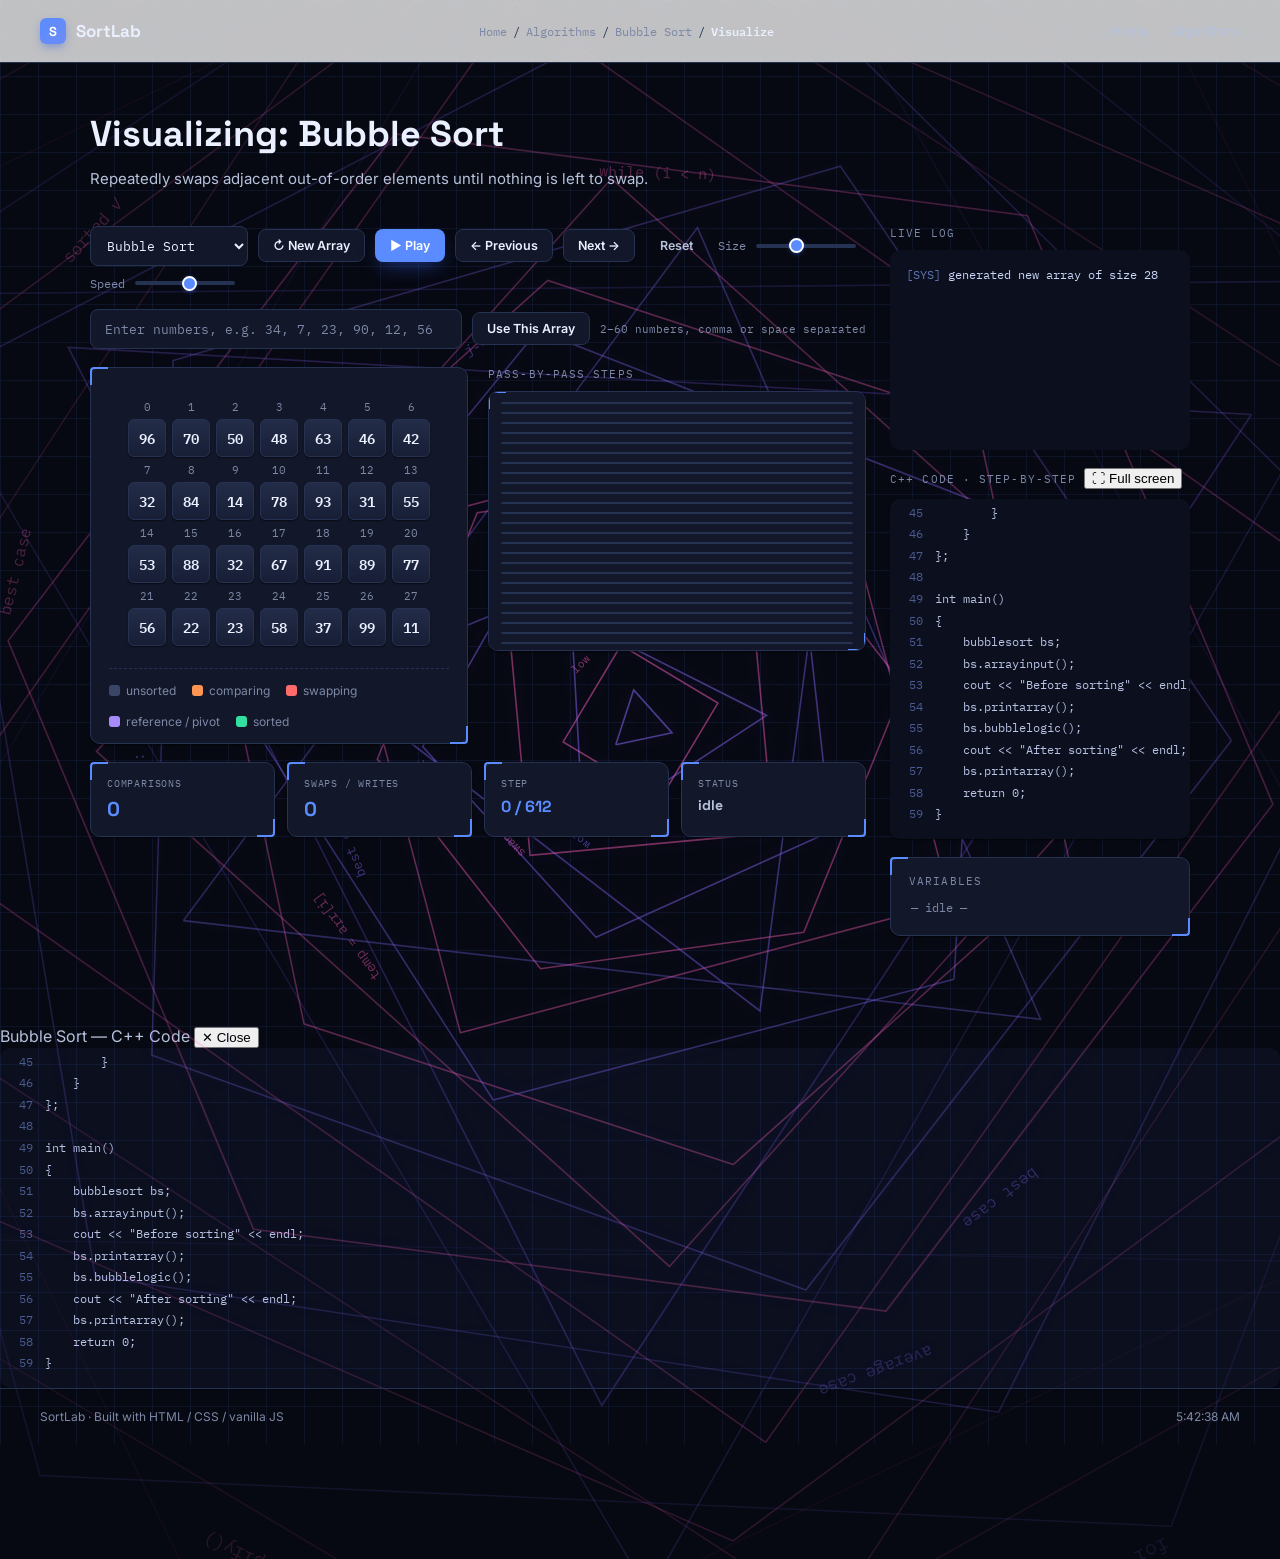
==== visualizer.html @ 8764809b "Add files via upload" ====
<!DOCTYPE html>
<html lang="en">
<head>
<meta charset="UTF-8">
<meta name="viewport" content="width=device-width, initial-scale=1.0">
<title>Visualize — SortLab</title>
<link rel="preconnect" href="https://fonts.googleapis.com">
<link rel="preconnect" href="https://fonts.gstatic.com" crossorigin>
<link href="https://fonts.googleapis.com/css2?family=Space+Grotesk:wght@500;600;700&family=Inter:wght@400;500;600&family=IBM+Plex+Mono:wght@400;500;600&display=swap" rel="stylesheet">
<link rel="stylesheet" href="assets/style.css">
</head>
<body>

  <div class="bgfx-layer" id="bgfxLayer"></div>
  <div class="page-transition-overlay" id="ptOverlay"></div>

  <header class="site-header">
    <div class="logo"><span class="mark">S</span> SortLab</div>
    <div class="breadcrumb">
      <a href="index.html">Home</a><span class="sep">/</span>
      <a href="algorithms.html">Algorithms</a><span class="sep">/</span>
      <a href="#" id="crumbAlgoLink">…</a><span class="sep">/</span>
      <span class="current">Visualize</span>
    </div>
    <nav class="nav-links">
      <a href="index.html">Home</a>
      <a href="algorithms.html">Algorithms</a>
    </nav>
  </header>

  <main class="page">
    <div class="page-heading">
      <h1 id="pageTitle">Visualizing…</h1>
      <p id="pageTagline">—</p>
    </div>

    <div class="viz-grid">

      <!-- MAIN COLUMN -->
      <div>
        <div class="viz-toolbar">
          <select class="viz-select" id="algoSelect"></select>
          <button class="btn btn-outline btn-sm" id="generateBtn">↻ New Array</button>
          <button class="btn btn-primary btn-sm" id="playBtn">▶ Play</button>
          <button class="btn btn-outline btn-sm" id="stepBackBtn">← Previous</button>
          <button class="btn btn-outline btn-sm" id="stepFwdBtn">Next →</button>
          <button class="btn btn-ghost btn-sm" id="resetBtn">Reset</button>

          <div class="slider-group">
            <label for="sizeSlider">Size</label>
            <input type="range" id="sizeSlider" min="8" max="60" value="28">
          </div>
          <div class="slider-group">
            <label for="speedSlider">Speed</label>
            <input type="range" id="speedSlider" min="1" max="10" value="6">
          </div>
        </div>

        <div class="custom-input-row">
          <input type="text" id="customArrayInput" placeholder="Enter numbers, e.g. 34, 7, 23, 90, 12, 56" autocomplete="off">
          <button class="btn btn-outline btn-sm" id="useCustomBtn">Use This Array</button>
          <span class="input-hint" id="inputHint">2–60 numbers, comma or space separated</span>
        </div>

        <div class="viz-pass-row">
          <div class="blueprint-panel viz-frame viz-3d">
            <div class="array-boxes" id="arrayBoxes"></div>
            <div class="legend">
              <div class="legend-item"><span class="swatch" style="background:#3A4568"></span>unsorted</div>
              <div class="legend-item"><span class="swatch" style="background:var(--amber)"></span>comparing</div>
              <div class="legend-item"><span class="swatch" style="background:var(--red-bar)"></span>swapping</div>
              <div class="legend-item"><span class="swatch" style="background:var(--violet-bar)"></span>reference / pivot</div>
              <div class="legend-item"><span class="swatch" style="background:var(--green)"></span>sorted</div>
            </div>
          </div>

          <div class="viz-pass-col">
            <div class="section-label">Pass-by-Pass Steps</div>
            <div class="blueprint-panel pass-log" id="passLog"></div>
          </div>
        </div>

        <div class="stats-row">
          <div class="blueprint-panel stat-box">
            <div class="stat-label">Comparisons</div>
            <div class="stat-value" id="statCompare">0</div>
          </div>
          <div class="blueprint-panel stat-box">
            <div class="stat-label">Swaps / Writes</div>
            <div class="stat-value" id="statSwap">0</div>
          </div>
          <div class="blueprint-panel stat-box">
            <div class="stat-label">Step</div>
            <div class="stat-value" id="statStep" style="font-size:16px;">0 / 0</div>
          </div>
          <div class="blueprint-panel stat-box">
            <div class="stat-label">Status</div>
            <div class="stat-value" id="statStatus" style="color:var(--slate); font-size:14px;">idle</div>
          </div>
        </div>
      </div>

      <!-- SIDE COLUMN -->
      <div class="side-stack">
        <div>
          <div class="section-label">Live Log</div>
          <div class="console" id="consoleLog"></div>
        </div>

        <div>
          <div class="section-label code-label-row">
            <span>C++ Code · step-by-step</span>
            <button class="code-expand-btn" id="codeExpandBtn" type="button">⛶ Full screen</button>
          </div>
          <div class="code-panel" id="codePanel"></div>
        </div>

        <div class="blueprint-panel vars-box" id="varsBox">
          <div class="section-label" style="margin-bottom:8px;">Variables</div>
          <div class="vars-grid" id="varsGrid"></div>
        </div>
      </div>

    </div>
  </main>

  <!-- ---------------- full-screen C++ code overlay ---------------- -->
  <div class="code-modal-backdrop" id="codeModalBackdrop">
    <div class="code-modal">
      <div class="code-modal-header">
        <span id="codeModalTitle">C++ Code</span>
        <button class="code-modal-close" id="codeModalClose" type="button">✕ Close</button>
      </div>
      <div class="code-panel code-panel-large" id="codePanelLarge"></div>
    </div>
  </div>

  <footer class="site-footer">
    <span>SortLab · Built with HTML / CSS / vanilla JS</span>
    <span id="clock">ready</span>
  </footer>

<script src="assets/data.js"></script>
<script src="assets/sorter.js"></script>
<script src="assets/codeviz.js"></script>
<script>
(function(){
  "use strict";

  function getAlgoSlugFromUrl(){
    const params = new URLSearchParams(window.location.search);
    const slug = params.get('algo');
    return (slug && ALGO_DATA[slug]) ? slug : 'bubble';
  }

  let currentAlgo = getAlgoSlugFromUrl();
  let array = [];
  let baseArraySnapshot = [];
  let steps = [];
  let stepIndex = 0;
  let playing = false;
  let playTimer = null;

  const els = {};
  ['arrayBoxes','algoSelect','generateBtn','playBtn','stepBackBtn','stepFwdBtn','resetBtn',
   'sizeSlider','speedSlider','statCompare','statSwap','statStep','statStatus',
   'consoleLog','codePanel','codePanelLarge','codeExpandBtn','codeModalBackdrop','codeModalClose','codeModalTitle',
   'varsGrid','clock','customArrayInput','useCustomBtn','inputHint',
   'pageTitle','pageTagline','crumbAlgoLink','passLog'].forEach(id => els[id] = document.getElementById(id));

  function populateAlgoSelect(){
    els.algoSelect.innerHTML = ALGO_LIST.map(slug =>
      `<option value="${slug}" ${slug===currentAlgo?'selected':''}>${ALGO_DATA[slug].name}</option>`
    ).join('');
  }

  function refreshHeaderForAlgo(){
    const d = ALGO_DATA[currentAlgo];
    els.pageTitle.textContent = `Visualizing: ${d.name}`;
    els.pageTagline.textContent = d.tagline;
    els.crumbAlgoLink.textContent = d.name;
    els.crumbAlgoLink.href = `algorithm.html?algo=${currentAlgo}`;
    document.title = `Visualize ${d.name} — SortLab`;
    els.codeModalTitle.textContent = `${d.name} — C++ Code`;
    renderCodePanel(els.codePanel, currentAlgo);
    renderCodePanel(els.codePanelLarge, currentAlgo);
  }

  /* -------- variables mini panel (PythonTutor-style state view) -------- */
  function renderVars(step){
    if (!step){ els.varsGrid.innerHTML = `<div class="var-empty">— idle —</div>`; return; }
    const rows = [];
    if (step.type === 'compare' || step.type === 'swap'){
      rows.push(['i', step.i]); rows.push(['j', step.j]);
    } else if (step.type === 'overwrite'){
      rows.push(['k', step.i]); rows.push(['value', step.value]);
    } else if (step.type === 'pivot'){
      rows.push(['index', step.i]);
    } else if (step.type === 'sorted'){
      rows.push(['locked idx', step.i]);
    }
    els.varsGrid.innerHTML = rows.length
      ? rows.map(([k,v]) => `<div class="var-row"><span class="var-name">${k}</span><span class="var-val">${v}</span></div>`).join('')
      : `<div class="var-empty">— idle —</div>`;
  }

  // ---------------- array generation ----------------
  function generateArray(){
    const size = parseInt(els.sizeSlider.value, 10);
    array = Array.from({length:size}, () => Math.floor(Math.random()*95)+5);
    baseArraySnapshot = array.slice();
    rebuildStepsAndReset();
    logLine({kind:'sys', tag:'SYS', text:`generated new array of size ${size}`});
  }

  function rebuildStepsAndReset(){
    pause();
    steps = recordSortSteps(baseArraySnapshot, currentAlgo);
    renderPassLog();
    goToStep(0, {clearLog:true});
  }

  // ---------------- pass-by-pass step log (stacked array snapshots) ----------------
  // A "pass" boundary is drawn right after a run of consecutive 'sorted'
  // events — for Bubble/Selection/Insertion that lines up with a literal
  // pass; for Merge/Quick/Heap it lines up with a natural phase boundary.
  function buildPassGroups(){
    const groups = [];
    let current = [];
    for (let i = 0; i < steps.length; i++){
      current.push({ step: steps[i], index: i });
      const isSorted = steps[i].type === 'sorted';
      const nextIsSorted = (i + 1 < steps.length) && steps[i + 1].type === 'sorted';
      if (isSorted && !nextIsSorted){
        groups.push(current);
        current = [];
      }
    }
    if (current.length) groups.push(current);
    return groups;
  }

  // walk every step once, recording the full array + highlight state AFTER
  // each step, so the pass log can show a snapshot at any point in history
  function computeSnapshots(){
    const snapshots = [];
    const working = baseArraySnapshot.slice();
    const sortedSet = new Set();
    for (let i = 0; i < steps.length; i++){
      const step = steps[i];
      let highlight = {};
      if (step.type === 'compare'){
        highlight = { compare:[step.i, step.j] };
      } else if (step.type === 'swap'){
        const tmp = working[step.i]; working[step.i] = working[step.j]; working[step.j] = tmp;
        highlight = { swap:[step.i, step.j] };
      } else if (step.type === 'overwrite'){
        working[step.i] = step.value;
        highlight = { swap:[step.i] };
      } else if (step.type === 'sorted'){
        sortedSet.add(step.i);
      } else if (step.type === 'pivot'){
        highlight = { pivot:[step.i] };
      }
      snapshots.push({ array: working.slice(), highlight, sortedSet: new Set(sortedSet) });
    }
    return snapshots;
  }

  function miniBoxesHtml(snapshot){
    const { array, highlight, sortedSet } = snapshot;
    return array.map((val, i) => {
      const cls = ['mini-box'];
      if (highlight.compare && highlight.compare.includes(i)) cls.push('compare');
      if (highlight.swap && highlight.swap.includes(i)) cls.push('swap');
      if (highlight.pivot && highlight.pivot.includes(i)) cls.push('pivot');
      if (sortedSet.has(i)) cls.push('sorted');
      return `<span class="${cls.join(' ')}">${val}</span>`;
    }).join('');
  }

  function renderPassLog(){
    if (!els.passLog) return;
    if (!steps.length){
      els.passLog.innerHTML = `<div class="pass-log-empty">— no steps yet —</div>`;
      return;
    }
    const snapshots = computeSnapshots();
    const groups = buildPassGroups();

    els.passLog.innerHTML = groups.map((group, gi) => {
      const rows = [];
      group.forEach(({ step, index }) => {
        if (step.type === 'swap' || step.type === 'overwrite'){
          const snap = snapshots[index];
          const label = step.type === 'swap'
            ? `swapped arr[${step.i}] \u2194 arr[${step.j}]`
            : `arr[${step.i}] = ${step.value}`;
          rows.push(`<div class="pass-row" data-step-index="${index}">
              <div class="pass-row-label">${label}</div>
              <div class="mini-array">${miniBoxesHtml(snap)}</div>
            </div>`);
        }
      });
      if (!rows.length){
        rows.push(`<div class="pass-row-note">no swaps this pass — already in order</div>`);
      }
      const lastIdx = group[group.length - 1].index;
      const finalSnap = snapshots[lastIdx];
      rows.push(`<div class="pass-row pass-row-final" data-step-index="${lastIdx}">
          <div class="pass-row-label">end of Pass ${gi + 1} — next element locked in place</div>
          <div class="mini-array">${miniBoxesHtml(finalSnap)}</div>
        </div>`);

      return `<div class="pass-group"><div class="pass-group-header">Pass ${gi + 1}</div><div class="pass-group-body">${rows.join('')}</div></div>`;
    }).join('');
  }

  function highlightPassLog(n){
    if (!els.passLog) return;
    const rows = els.passLog.querySelectorAll('.pass-row[data-step-index]');
    let currentRow = null, bestIdx = -1;
    rows.forEach(row => {
      const idx = parseInt(row.dataset.stepIndex, 10);
      row.classList.remove('done', 'current');
      if (idx <= n - 1){
        row.classList.add('done');
        if (idx > bestIdx){ bestIdx = idx; currentRow = row; }
      }
    });
    if (currentRow){
      currentRow.classList.remove('done');
      currentRow.classList.add('current');
      currentRow.scrollIntoView({ block: 'nearest', behavior: 'smooth' });
    }
  }

  // ---------------- rendering: index-box array (with FLIP swap animation) ----------------
  function renderBoxes(arr, highlight){
    highlight = highlight || {};
    const container = els.arrayBoxes;
    const doSwapAnim = highlight.swap && highlight.swap.length === 2;

    // capture old on-screen positions before we rebuild, so a swap can
    // animate FROM its previous slot TO its new one (FLIP technique)
    const oldRects = {};
    if (doSwapAnim){
      container.querySelectorAll('.array-box').forEach((box) => {
        oldRects[box.dataset.i] = box.getBoundingClientRect();
      });
    }

    container.innerHTML = '';
    const sortedSet = highlight.sortedSet || new Set();
    arr.forEach((val, i) => {
      const box = document.createElement('div');
      box.className = 'array-box';
      box.dataset.i = i;
      if (highlight.compare && highlight.compare.includes(i)) box.classList.add('compare');
      if (highlight.swap && highlight.swap.includes(i)) box.classList.add('swap');
      if (highlight.pivot && highlight.pivot.includes(i)) box.classList.add('pivot');
      if (sortedSet.has(i)) box.classList.add('sorted');
      box.innerHTML = `<span class="idx">${i}</span><span class="val">${val}</span>`;
      container.appendChild(box);
    });

    if (doSwapAnim){
      const [ia, ib] = highlight.swap;
      const boxA = container.querySelector(`.array-box[data-i="${ia}"]`);
      const boxB = container.querySelector(`.array-box[data-i="${ib}"]`);
      if (boxA && boxB && oldRects[ia] && oldRects[ib]){
        const newRectA = boxA.getBoundingClientRect();
        const newRectB = boxB.getBoundingClientRect();
        const dxA = oldRects[ib].left - newRectA.left;
        const dxB = oldRects[ia].left - newRectB.left;
        [[boxA, dxA], [boxB, dxB]].forEach(([box, dx]) => {
          box.style.transition = 'none';
          box.style.transform = `translateX(${dx}px)`;
          void box.offsetWidth; // force reflow to lock in the starting position
          box.style.transition = '';
          requestAnimationFrame(() => { box.style.transform = ''; });
        });

        // brief "swap direction" indicator between the two boxes
        const midX = (newRectA.left + newRectB.left) / 2 + newRectA.width / 2;
        const containerRect = container.getBoundingClientRect();
        const indicator = document.createElement('div');
        indicator.className = 'swap-indicator';
        indicator.textContent = '⇄';
        indicator.style.left = (midX - containerRect.left) + 'px';
        indicator.style.top = '0px';
        container.appendChild(indicator);
        setTimeout(() => indicator.remove(), 600);
      }
    }
  }

  function updateStats(comparisons, swaps){
    els.statCompare.textContent = comparisons;
    els.statSwap.textContent = swaps;
    els.statStep.textContent = `${stepIndex} / ${steps.length}`;
  }

  function setStatus(text){ els.statStatus.textContent = text; }

  function clearConsole(){ els.consoleLog.innerHTML = ''; }

  function logLine(entry){
    const div = document.createElement('div');
    div.className = 'console-line ' + (entry.kind || '');
    div.innerHTML = entry.tag ? `<span class="tag">[${entry.tag}]</span> ${entry.text}` : entry.text;
    els.consoleLog.appendChild(div);
    els.consoleLog.scrollTop = els.consoleLog.scrollHeight;
  }

  // ---------------- core navigation: replay from scratch to step N ----------------
  // This makes "Previous" trivially correct: we just replay history up to N-1.
  function goToStep(n){
    n = Math.max(0, Math.min(steps.length, n));
    pause();

    const workingArr = baseArraySnapshot.slice();
    const sortedSet = new Set();
    let comparisons = 0, swaps = 0;
    let lastHighlight = {};

    clearConsole();

    for (let i=0;i<n;i++){
      const step = steps[i];
      if (step.type === 'compare'){
        comparisons++;
        lastHighlight = { compare:[step.i, step.j] };
      } else if (step.type === 'swap'){
        swaps++;
        const tmp = workingArr[step.i]; workingArr[step.i] = workingArr[step.j]; workingArr[step.j] = tmp;
        lastHighlight = { swap:[step.i, step.j] };
      } else if (step.type === 'overwrite'){
        swaps++;
        workingArr[step.i] = step.value;
        lastHighlight = { swap:[step.i] };
      } else if (step.type === 'sorted'){
        sortedSet.add(step.i);
        lastHighlight = {};
      } else if (step.type === 'pivot'){
        lastHighlight = { pivot:[step.i] };
      }
      const logEntry = stepLogLine(step);
      logLine(logEntry);
    }

    array = workingArr;
    stepIndex = n;
    lastHighlight.sortedSet = sortedSet;
    renderBoxes(array, lastHighlight);
    updateStats(comparisons, swaps);

    const lastStep = n > 0 ? steps[n-1] : null;
    highlightCodeLines(els.codePanel, currentAlgo, lastStep ? lastStep.type : null);
    highlightCodeLines(els.codePanelLarge, currentAlgo, lastStep ? lastStep.type : null);
    renderVars(lastStep);
    highlightPassLog(n);

    if (n >= steps.length){
      setStatus('sorted ✓');
      const fullSorted = new Set(array.map((_, i) => i));
      renderBoxes(array, { sortedSet: fullSorted });
    } else if (n === 0){
      setStatus('idle');
    } else {
      setStatus(playing ? 'running…' : 'paused');
    }
  }

  function stepForward(){ goToStep(stepIndex + 1); }
  function stepBackward(){ goToStep(stepIndex - 1); }

  function play(){
    if (playing || stepIndex >= steps.length) return;
    playing = true;
    els.playBtn.textContent = '⏸ Pause';
    setStatus('running…');
    tick();
  }

  function tick(){
    if (!playing) return;
    if (stepIndex >= steps.length){ pause(); return; }
    stepForward();
    if (stepIndex >= steps.length){ pause(); return; }
    const speed = parseInt(els.speedSlider.value, 10);
    const delay = 620 - speed * 55;
    playTimer = setTimeout(tick, Math.max(30, delay));
  }

  function pause(){
    playing = false;
    els.playBtn.textContent = '▶ Play';
    if (playTimer) clearTimeout(playTimer);
    if (stepIndex > 0 && stepIndex < steps.length) setStatus('paused');
  }

  // ---------------- custom array input ----------------
  function showInputHint(text, isError){
    els.inputHint.textContent = text;
    els.inputHint.classList.toggle('error', isError);
    els.customArrayInput.classList.toggle('input-error', isError);
  }

  function applyCustomArray(){
    const raw = els.customArrayInput.value.trim();
    if (!raw){ showInputHint('2–60 numbers, comma or space separated', false); return; }
    const parts = raw.split(/[\s,]+/).filter(Boolean);
    const nums = parts.map(p => Number(p));

    if (parts.length < 2 || parts.length > 60){ showInputHint('Enter between 2 and 60 numbers', true); return; }
    if (nums.some(n => Number.isNaN(n) || !Number.isFinite(n))){ showInputHint('Only numbers, comma or space separated please', true); return; }
    if (nums.some(n => n < 0 || n > 999)){ showInputHint('Keep numbers between 0 and 999', true); return; }

    baseArraySnapshot = nums.slice();
    els.sizeSlider.value = Math.min(60, Math.max(8, nums.length));
    rebuildStepsAndReset();
    logLine({kind:'sys', tag:'SYS', text:`custom array loaded (${nums.length} elements)`});
    showInputHint('2–60 numbers, comma or space separated', false);
  }

  // ---------------- UI wiring ----------------
  els.generateBtn.addEventListener('click', generateArray);
  els.playBtn.addEventListener('click', () => { playing ? pause() : play(); });
  els.stepFwdBtn.addEventListener('click', () => { pause(); stepForward(); });
  els.stepBackBtn.addEventListener('click', () => { pause(); stepBackward(); });
  els.resetBtn.addEventListener('click', () => { goToStep(0); logLine({kind:'sys', tag:'SYS', text:'playback reset'}); });
  els.sizeSlider.addEventListener('change', generateArray);
  els.useCustomBtn.addEventListener('click', applyCustomArray);
  els.customArrayInput.addEventListener('keydown', e => { if (e.key === 'Enter') applyCustomArray(); });

  els.algoSelect.addEventListener('change', () => {
    currentAlgo = els.algoSelect.value;
    const url = new URL(window.location);
    url.searchParams.set('algo', currentAlgo);
    window.history.replaceState({}, '', url);
    refreshHeaderForAlgo();
    rebuildStepsAndReset();
    logLine({kind:'sys', tag:'SYS', text:`switched algorithm to ${ALGO_DATA[currentAlgo].name}`});
  });

  els.codeExpandBtn.addEventListener('click', () => {
    els.codeModalBackdrop.classList.add('open');
    const activeLarge = els.codePanelLarge.querySelector('.code-line.active');
    if (activeLarge) activeLarge.scrollIntoView({ block:'center' });
  });
  els.codeModalClose.addEventListener('click', () => els.codeModalBackdrop.classList.remove('open'));
  els.codeModalBackdrop.addEventListener('click', (e) => {
    if (e.target === els.codeModalBackdrop) els.codeModalBackdrop.classList.remove('open');
  });
  document.addEventListener('keydown', (e) => {
    if (e.key === 'Escape') els.codeModalBackdrop.classList.remove('open');
  });

  function tickClock(){ els.clock.textContent = new Date().toLocaleTimeString(); }
  setInterval(tickClock, 1000);
  tickClock();

  // ---------------- init ----------------
  window.addEventListener('DOMContentLoaded', () => {
    populateAlgoSelect();
    refreshHeaderForAlgo();
    generateArray();
  });

})();
</script>

<script src="assets/tunnelfx.js"></script>
<script src="assets/bgfx.js"></script>
<script src="assets/transitions.js"></script>
</body>
</html>
---- assets/style.css ----
/* =========================================================
   SortLab — shared theme
   "Technical notebook / blueprint" aesthetic
   ========================================================= */

:root{
  --bg:        #070912;
  --bg-soft:   #0D1220;
  --paper:     #121729;
  --ink:       #EAF0FF;
  --slate:     #B7C2DB;
  --slate-dim: #7C88A6;
  --line:      #263252;
  --line-soft: #1B2338;

  --blue:      #5B8CFF;
  --blue-dim:  #16213D;
  --blue-ink:  #9DB8FF;

  --amber:     #FF9552;
  --amber-dim: #3A2416;

  --green:     #34E0A1;
  --green-dim: #0F3327;
  --red-bar:   #FF6B6B;
  --violet-bar:#A78BFA;

  --font-display: 'Space Grotesk', sans-serif;
  --font-body:    'Inter', sans-serif;
  --font-mono:    'IBM Plex Mono', monospace;

  --radius: 10px;
  --shadow-sm: 0 1px 2px rgba(0,0,0,0.35), 0 1px 1px rgba(0,0,0,0.25);
  --shadow-md: 0 8px 24px -8px rgba(0,0,0,0.5);
  --shadow-lg: 0 24px 60px -18px rgba(0,0,0,0.6);
}

*{ box-sizing:border-box; }
html{ scroll-behavior:smooth; }
body{
  margin:0;
  background:var(--bg);
  color:var(--slate);
  font-family:var(--font-body);
  -webkit-font-smoothing:antialiased;
  min-height:100vh;
  position:relative;
}

/* faint blueprint grid across every page */
body::before{
  content:"";
  position:fixed;
  inset:0;
  pointer-events:none;
  z-index:0;
  background-image:
    linear-gradient(rgba(91,140,255,0.09) 1px, transparent 1px),
    linear-gradient(90deg, rgba(91,140,255,0.09) 1px, transparent 1px);
  background-size:38px 38px;
}

a{ color:inherit; text-decoration:none; }
h1,h2,h3{ font-family:var(--font-display); color:var(--ink); margin:0; }
p{ margin:0; line-height:1.65; }

/* ---------------- corner-bracket panel, the signature motif ---------------- */
.blueprint-panel{
  position:relative;
  background:var(--paper);
  border:1px solid var(--line);
  border-radius:var(--radius);
  box-shadow:var(--shadow-sm);
}
.blueprint-panel::before,
.blueprint-panel::after,
.blueprint-panel .bp-tl,
.blueprint-panel .bp-tr{ content:""; }
.blueprint-panel{ --bp-size:16px; }
.blueprint-panel::before{
  position:absolute; top:-1px; left:-1px;
  width:var(--bp-size); height:var(--bp-size);
  border-top:2px solid var(--blue); border-left:2px solid var(--blue);
  border-top-left-radius:4px;
}
.blueprint-panel::after{
  position:absolute; bottom:-1px; right:-1px;
  width:var(--bp-size); height:var(--bp-size);
  border-bottom:2px solid var(--blue); border-right:2px solid var(--blue);
  border-bottom-right-radius:4px;
}

/* ---------------- top nav ---------------- */
.site-header{
  position:relative;
  z-index:2;
  display:flex;
  align-items:center;
  justify-content:space-between;
  padding:18px 40px;
  border-bottom:1px solid var(--line);
  background:rgba(255,255,255,0.75);
  backdrop-filter:blur(10px);
  position:sticky;
  top:0;
}
.logo{
  display:flex;
  align-items:center;
  gap:10px;
  font-family:var(--font-display);
  font-weight:700;
  font-size:17px;
  color:var(--ink);
}
.logo .mark{
  width:26px; height:26px;
  border-radius:6px;
  background:linear-gradient(135deg, var(--blue), #6C8CF5);
  display:flex; align-items:center; justify-content:center;
  color:#fff; font-size:13px; font-weight:800;
  box-shadow:0 4px 10px -2px rgba(47,93,227,0.5);
}
.breadcrumb{
  display:flex;
  align-items:center;
  gap:6px;
  font-family:var(--font-mono);
  font-size:12px;
  color:var(--slate-dim);
  flex-wrap:wrap;
}
.breadcrumb a:hover{ color:var(--blue); }
.breadcrumb .sep{ color:var(--line); }
.breadcrumb .current{ color:var(--ink); font-weight:600; }

.nav-links{ display:flex; gap:22px; font-size:13.5px; font-weight:500; }
.nav-links a{ color:var(--slate); transition:color .15s ease; }
.nav-links a:hover{ color:var(--blue); }

/* ---------------- buttons ---------------- */
.btn{
  display:inline-flex;
  align-items:center;
  gap:8px;
  font-family:var(--font-body);
  font-weight:600;
  font-size:14px;
  padding:12px 22px;
  border-radius:8px;
  border:1px solid transparent;
  cursor:pointer;
  transition:transform .15s ease, box-shadow .15s ease, background .15s ease, border-color .15s ease;
}
.btn:hover{ transform:translateY(-1px); }
.btn-primary{
  background:var(--blue);
  color:#fff;
  box-shadow:0 8px 20px -6px rgba(47,93,227,0.55);
}
.btn-primary:hover{ background:var(--blue-ink); box-shadow:0 10px 26px -6px rgba(47,93,227,0.65); }
.btn-outline{
  background:var(--paper);
  color:var(--ink);
  border-color:var(--line);
}
.btn-outline:hover{ border-color:var(--blue); color:var(--blue); }
.btn-ghost{
  background:transparent;
  color:var(--slate);
  padding:10px 14px;
}
.btn-ghost:hover{ color:var(--blue); }
.btn:disabled{ opacity:0.4; cursor:not-allowed; transform:none; }
.btn-sm{ padding:8px 14px; font-size:12.5px; }

.pill{
  display:inline-flex;
  align-items:center;
  gap:6px;
  font-family:var(--font-mono);
  font-size:11px;
  letter-spacing:0.02em;
  padding:5px 11px;
  border-radius:999px;
  background:var(--blue-dim);
  color:var(--blue-ink);
  border:1px solid rgba(47,93,227,0.15);
}
.pill.amber{ background:var(--amber-dim); color:var(--amber); border-color:rgba(226,102,45,0.18); }
.pill.green{ background:var(--green-dim); color:var(--green); border-color:rgba(30,158,108,0.18); }

/* ---------------- layout shells ---------------- */
.page{
  position:relative;
  z-index:1;
  max-width:1180px;
  margin:0 auto;
  padding:48px 40px 90px;
}
.page-narrow{ max-width:880px; }

@media (max-width:720px){
  .site-header{ padding:14px 18px; }
  .page{ padding:28px 18px 60px; }
  .nav-links{ display:none; }
}

/* ---------------- footer ---------------- */
.site-footer{
  position:relative; z-index:1;
  border-top:1px solid var(--line);
  padding:20px 40px;
  font-size:12px;
  color:var(--slate-dim);
  display:flex;
  justify-content:space-between;
  flex-wrap:wrap;
  gap:8px;
}

/* ---------------- cover page ---------------- */
.cover-hero{
  padding:60px 0 30px;
  text-align:center;
}
.cover-eyebrow{
  font-family:var(--font-mono);
  font-size:12.5px;
  letter-spacing:0.12em;
  text-transform:uppercase;
  color:var(--blue);
  margin-bottom:16px;
  display:inline-flex;
  align-items:center;
  gap:8px;
}
.cover-eyebrow::before, .cover-eyebrow::after{
  content:"";
  width:26px; height:1px;
  background:var(--blue);
  opacity:0.4;
}
.cover-title{
  font-size:clamp(34px, 6vw, 58px);
  font-weight:700;
  letter-spacing:-0.02em;
  line-height:1.05;
  margin-bottom:18px;
}
.cover-title .accent{ color:var(--blue); }
.cover-sub{
  max-width:620px;
  margin:0 auto 34px;
  font-size:16px;
  color:var(--slate);
  line-height:1.7;
}
.cover-actions{ display:flex; justify-content:center; gap:14px; margin-bottom:56px; flex-wrap:wrap; }

.info-grid{
  display:grid;
  grid-template-columns:repeat(4, 1fr);
  gap:16px;
  margin-top:10px;
}
@media (max-width:820px){ .info-grid{ grid-template-columns:repeat(2,1fr); } }
.info-card{
  padding:20px 18px;
  text-align:left;
}
.info-card .label{
  font-family:var(--font-mono);
  font-size:10.5px;
  text-transform:uppercase;
  letter-spacing:0.09em;
  color:var(--slate-dim);
  margin-bottom:8px;
}
.info-card .value{
  font-family:var(--font-display);
  font-size:16px;
  font-weight:700;
  color:var(--ink);
  line-height:1.4;
}

.statement-panel{
  margin-top:36px;
  padding:28px 30px;
  text-align:left;
}
.statement-panel .label{
  font-family:var(--font-mono);
  font-size:10.5px;
  text-transform:uppercase;
  letter-spacing:0.09em;
  color:var(--blue);
  margin-bottom:10px;
}
.statement-panel p{ color:var(--ink); font-size:15.5px; line-height:1.75; }

/* ---------------- algorithm grid (list page) ---------------- */
.page-heading{ margin-bottom:34px; }
.page-heading h1{ font-size:clamp(26px,4vw,36px); margin-bottom:10px; }
.page-heading p{ color:var(--slate); font-size:15px; max-width:600px; }

.algo-grid{
  display:grid;
  grid-template-columns:repeat(3, 1fr);
  gap:18px;
}
@media (max-width:900px){ .algo-grid{ grid-template-columns:repeat(2,1fr); } }
@media (max-width:600px){ .algo-grid{ grid-template-columns:1fr; } }

.algo-card{
  padding:24px 22px;
  cursor:pointer;
  transition:transform .18s ease, box-shadow .18s ease, border-color .18s ease;
  display:flex;
  flex-direction:column;
  gap:12px;
  min-height:180px;
}
.algo-card:hover{
  transform:translateY(-4px);
  box-shadow:var(--shadow-md);
  border-color:rgba(47,93,227,0.35);
}
.algo-card .index{
  font-family:var(--font-mono);
  font-size:11px;
  color:var(--slate-dim);
}
.algo-card h3{ font-size:19px; }
.algo-card .tagline{ font-size:13.5px; color:var(--slate); flex:1; }
.algo-card .go{
  font-family:var(--font-mono);
  font-size:12px;
  color:var(--blue);
  display:flex;
  align-items:center;
  gap:6px;
}
.algo-card:hover .go{ gap:9px; }
.algo-card .go{ transition:gap .15s ease; }

/* ---------------- algorithm detail page ---------------- */
.detail-hero{
  display:flex;
  align-items:flex-start;
  justify-content:space-between;
  gap:24px;
  flex-wrap:wrap;
  margin-bottom:30px;
}
.detail-hero h1{ font-size:clamp(28px,4vw,40px); margin-bottom:10px; }
.detail-hero .tagline{ font-size:15.5px; color:var(--slate); max-width:560px; }

.section-block{ margin-bottom:32px; }
.section-block .label{
  font-family:var(--font-mono);
  font-size:11px;
  text-transform:uppercase;
  letter-spacing:0.1em;
  color:var(--blue);
  margin-bottom:14px;
  display:flex;
  align-items:center;
  gap:8px;
}
.section-block .label::before{ content:"›"; color:var(--amber); font-weight:700; }

.how-steps{
  list-style:none;
  margin:0; padding:0;
  display:flex;
  flex-direction:column;
  gap:10px;
}
.how-steps li{
  display:flex;
  gap:14px;
  align-items:flex-start;
  padding:14px 16px;
  background:var(--paper);
  border:1px solid var(--line-soft);
  border-radius:8px;
}
.how-steps .num{
  font-family:var(--font-mono);
  font-size:12px;
  font-weight:700;
  color:var(--blue);
  background:var(--blue-dim);
  width:24px; height:24px;
  border-radius:6px;
  display:flex; align-items:center; justify-content:center;
  flex-shrink:0;
}
.how-steps .text{ font-size:14px; color:var(--ink); line-height:1.6; }

.pseudocode{
  background:#0B0F1E;
  color:#D9E4FF;
  font-family:var(--font-mono);
  font-size:13px;
  line-height:1.8;
  padding:22px 24px;
  border-radius:10px;
  overflow-x:auto;
  white-space:pre;
  box-shadow:var(--shadow-sm);
}
.pseudocode .ln{ color:#5C74AE; margin-right:14px; user-select:none; }

.complexity-table{
  width:100%;
  border-collapse:collapse;
  font-size:13px;
  background:var(--paper);
  border-radius:10px;
  overflow:hidden;
}
.complexity-table th, .complexity-table td{
  text-align:left;
  padding:12px 16px;
  border-bottom:1px solid var(--line-soft);
}
.complexity-table th{
  font-family:var(--font-mono);
  font-size:10.5px;
  text-transform:uppercase;
  letter-spacing:0.06em;
  color:var(--slate-dim);
  background:var(--bg-soft);
}
.complexity-table tr:last-child td{ border-bottom:none; }
.complexity-table td.metric{ font-family:var(--font-mono); color:var(--ink); font-weight:600; }
.complexity-table tr.self td{ background:var(--blue-dim); }
.complexity-table tr.self td:first-child{ font-weight:700; color:var(--blue-ink); }

.detail-cta{
  margin-top:38px;
  padding:32px;
  text-align:center;
  background:linear-gradient(135deg, #0B0F1E, #223667);
  border-radius:14px;
  color:#fff;
}
.detail-cta h2{ color:#fff; font-size:22px; margin-bottom:8px; }
.detail-cta p{ color:#B9C4E4; font-size:14px; margin-bottom:20px; }
.detail-cta .btn-primary{ background:#fff; color:#0B0F1E; box-shadow:none; }
.detail-cta .btn-primary:hover{ background:#E8EDFB; }

/* ---------------- visualizer page ---------------- */
.viz-toolbar{
  display:flex;
  flex-wrap:wrap;
  align-items:center;
  gap:10px;
  margin-bottom:18px;
}
select.viz-select{
  font-family:var(--font-mono);
  font-size:12.5px;
  color:var(--ink);
  background:var(--paper);
  border:1px solid var(--line);
  border-radius:8px;
  padding:10px 12px;
  cursor:pointer;
}
.slider-group{
  display:flex;
  align-items:center;
  gap:8px;
  font-size:12px;
  color:var(--slate-dim);
  font-family:var(--font-mono);
}
input[type="range"]{
  -webkit-appearance:none;
  width:100px;
  height:4px;
  background:var(--line);
  border-radius:2px;
  outline:none;
}
input[type="range"]::-webkit-slider-thumb{
  -webkit-appearance:none;
  width:15px; height:15px;
  border-radius:50%;
  background:var(--blue);
  cursor:pointer;
  border:2px solid #fff;
  box-shadow:0 1px 4px rgba(47,93,227,0.5);
}

.custom-input-row{
  display:flex;
  align-items:center;
  gap:10px;
  flex-wrap:wrap;
  margin-bottom:18px;
}
#customArrayInput{
  flex:1;
  min-width:220px;
  font-family:var(--font-mono);
  font-size:12.5px;
  color:var(--ink);
  background:var(--paper);
  border:1px solid var(--line);
  border-radius:8px;
  padding:11px 14px;
  transition:border-color .15s ease, box-shadow .15s ease;
}
#customArrayInput::placeholder{ color:var(--slate-dim); }
#customArrayInput:focus{
  outline:none;
  border-color:var(--blue);
  box-shadow:0 0 0 3px rgba(47,93,227,0.12);
}
#customArrayInput.input-error{
  border-color:var(--red-bar);
  box-shadow:0 0 0 3px rgba(225,79,79,0.14);
}
.input-hint{ font-size:11px; color:var(--slate-dim); font-family:var(--font-mono); }
.input-hint.error{ color:var(--red-bar); }

.viz-frame{
  padding:16px 18px 14px;
}
.viz-pass-row{
  display:grid;
  grid-template-columns:1fr 1fr;
  gap:20px;
  align-items:stretch;
}
@media (max-width:760px){ .viz-pass-row{ grid-template-columns:1fr; } }
.viz-pass-col{ display:flex; flex-direction:column; min-width:0; }
.viz-pass-col .pass-log{ flex:1; }
.bars{
  height:280px;
  display:flex;
  align-items:flex-end;
  gap:3px;
  padding:0 4px;
}
.bar{
  flex:1;
  background:linear-gradient(180deg, #3A4568, #2A3452);
  border-radius:4px 4px 2px 2px;
  min-width:3px;
  transition:background .15s ease, transform .12s ease, box-shadow .15s ease;
}
.bar.compare{ background:linear-gradient(180deg, #FFCBA8, var(--amber)); box-shadow:0 0 12px rgba(226,102,45,0.4); }
.bar.swap{ background:linear-gradient(180deg, #FF9E9E, var(--red-bar)); transform:translateY(-4px); box-shadow:0 0 14px rgba(225,79,79,0.45); }
.bar.sorted{ background:linear-gradient(180deg, #6FDBAA, var(--green)); box-shadow:0 0 8px rgba(30,158,108,0.3); }
.bar.pivot{ background:linear-gradient(180deg, #B7A6FF, var(--violet-bar)); box-shadow:0 0 12px rgba(124,92,252,0.4); }

.legend{
  display:flex;
  flex-wrap:wrap;
  gap:16px;
  margin-top:16px;
  padding-top:14px;
  border-top:1px dashed var(--line);
  font-size:12px;
  color:var(--slate-dim);
}
.legend-item{ display:flex; align-items:center; gap:6px; }
.swatch{ width:11px; height:11px; border-radius:3px; display:inline-block; }

.stats-row{
  display:grid;
  grid-template-columns:repeat(4,1fr);
  gap:12px;
  margin-top:18px;
}
@media (max-width:640px){ .stats-row{ grid-template-columns:repeat(2,1fr); } }
.stat-box{ padding:14px 16px; }
.stat-label{
  font-family:var(--font-mono);
  font-size:10px;
  text-transform:uppercase;
  letter-spacing:0.08em;
  color:var(--slate-dim);
  margin-bottom:6px;
}
.stat-value{ font-family:var(--font-display); font-size:20px; font-weight:700; color:var(--blue); }

.console{
  height:200px;
  overflow-y:auto;
  background:#0B0F1E;
  border-radius:10px;
  padding:14px 16px;
  font-family:var(--font-mono);
  font-size:12px;
  line-height:1.75;
  color:#C9D6F5;
}
.console::-webkit-scrollbar{ width:6px; }
.console::-webkit-scrollbar-thumb{ background:#33447A; border-radius:3px; }
.console-line{ white-space:pre-wrap; word-break:break-word; }
.console-line .tag{ color:#5C74AE; }
.console-line.cmp .tag{ color:var(--amber); }
.console-line.swp .tag{ color:var(--red-bar); }
.console-line.srt .tag{ color:#4CD9A0; }
.console-line.ovw .tag{ color:#7FB2FF; }

.side-stack{ display:flex; flex-direction:column; gap:18px; }
.viz-grid{
  display:grid;
  grid-template-columns:1fr 300px;
  gap:24px;
  align-items:start;
}
@media (max-width:900px){ .viz-grid{ grid-template-columns:1fr; } }

.section-label{
  font-family:var(--font-mono);
  font-size:11px;
  text-transform:uppercase;
  letter-spacing:0.1em;
  color:var(--slate-dim);
  margin-bottom:10px;
}

/* ---------------- C++ code panel (PythonTutor-style step view) ---------------- */
.code-panel{
  height:340px;
  overflow-y:auto;
  background:#0B0F1E;
  border-radius:10px;
  padding:14px 0;
  font-family:var(--font-mono);
  font-size:11.5px;
  line-height:1.7;
  box-shadow:var(--shadow-sm);
}
.code-panel::-webkit-scrollbar{ width:6px; }
.code-panel::-webkit-scrollbar-thumb{ background:#33447A; border-radius:3px; }
.code-line{
  display:flex;
  gap:12px;
  padding:1px 16px;
  color:#B9C4E4;
  white-space:pre;
  border-left:3px solid transparent;
  transition:background .12s ease, border-color .12s ease;
}
.code-line .cln{ color:#4B5C93; user-select:none; flex-shrink:0; }
.code-line .ctext{ white-space:pre; }
.code-line.active{
  background:rgba(226,102,45,0.16);
  border-left-color:var(--amber);
  color:#FFE3D1;
}
.code-line.active .cln{ color:var(--amber); }

.vars-box{ padding:16px 18px; }
.vars-grid{
  display:flex;
  flex-direction:column;
  gap:6px;
}
.var-row{
  display:flex;
  justify-content:space-between;
  align-items:center;
  font-family:var(--font-mono);
  font-size:12.5px;
  padding:6px 10px;
  background:var(--bg-soft);
  border-radius:6px;
}
.var-name{ color:var(--slate); }
.var-val{ color:var(--blue-ink); font-weight:700; }
.var-empty{ font-family:var(--font-mono); font-size:12px; color:var(--slate-dim); padding:4px 2px; }

/* ---------------- complexity derivation (algorithm detail page) ---------------- */
.deriv-grid{
  display:grid;
  grid-template-columns:1fr;
  gap:16px;
}
.deriv-block{
  background:#0B0F1E;
  border-radius:10px;
  padding:18px 20px;
  box-shadow:var(--shadow-sm);
}
.deriv-block .deriv-label{
  font-family:var(--font-mono);
  font-size:11.5px;
  color:var(--amber);
  text-transform:uppercase;
  letter-spacing:0.06em;
  margin-bottom:10px;
}
.deriv-block .deriv-lines{
  font-family:var(--font-mono);
  font-size:12.5px;
  line-height:1.8;
  color:#C9D6F5;
  white-space:pre-wrap;
}
.deriv-block .deriv-result{
  margin-top:12px;
  display:inline-block;
  font-family:var(--font-mono);
  font-size:13px;
  font-weight:700;
  padding:6px 14px;
  border-radius:999px;
  background:rgba(30,158,108,0.18);
  color:#4CD9A0;
}

/* ---------------- chatbot widget ---------------- */
.chat-fab{
  position:fixed;
  bottom:26px; right:26px;
  z-index:50;
  width:56px; height:56px;
  border-radius:50%;
  background:linear-gradient(135deg, var(--blue), #6C8CF5);
  color:#fff;
  border:none;
  cursor:pointer;
  display:flex; align-items:center; justify-content:center;
  font-size:24px;
  box-shadow:0 10px 26px -6px rgba(47,93,227,0.55);
  transition:transform .15s ease;
}
.chat-fab:hover{ transform:translateY(-2px) scale(1.03); }

.chat-window{
  position:fixed;
  bottom:96px; right:26px;
  z-index:50;
  width:340px;
  max-width:calc(100vw - 40px);
  height:460px;
  max-height:calc(100vh - 140px);
  background:var(--paper);
  border:1px solid var(--line);
  border-radius:14px;
  box-shadow:var(--shadow-lg);
  display:none;
  flex-direction:column;
  overflow:hidden;
}
.chat-window.open{ display:flex; }
.chat-header{
  padding:14px 16px;
  background:#0B0F1E;
  color:#fff;
  display:flex;
  align-items:center;
  justify-content:space-between;
}
.chat-header .title{ font-family:var(--font-display); font-weight:700; font-size:14.5px; }
.chat-header .sub{ font-family:var(--font-mono); font-size:10.5px; color:#9FB0DA; }
.chat-close{ background:none; border:none; color:#9FB0DA; font-size:18px; cursor:pointer; line-height:1; }
.chat-close:hover{ color:#fff; }
.chat-messages{
  flex:1;
  overflow-y:auto;
  padding:14px;
  display:flex;
  flex-direction:column;
  gap:10px;
  background:var(--bg-soft);
}
.chat-messages::-webkit-scrollbar{ width:6px; }
.chat-messages::-webkit-scrollbar-thumb{ background:var(--line); border-radius:3px; }
.chat-msg{
  max-width:85%;
  padding:9px 12px;
  border-radius:10px;
  font-size:12.5px;
  line-height:1.55;
  white-space:pre-wrap;
}
.chat-msg.bot{
  align-self:flex-start;
  background:var(--paper);
  border:1px solid var(--line-soft);
  color:var(--ink);
  border-bottom-left-radius:3px;
}
.chat-msg.user{
  align-self:flex-end;
  background:var(--blue);
  color:#fff;
  border-bottom-right-radius:3px;
}
.chat-msg .go-link{
  display:inline-block;
  margin-top:6px;
  font-family:var(--font-mono);
  font-size:11px;
  color:var(--blue);
  text-decoration:underline;
  cursor:pointer;
}
.chat-input-row{
  display:flex;
  gap:8px;
  padding:10px;
  border-top:1px solid var(--line);
  background:var(--paper);
}
.chat-input-row input{
  flex:1;
  font-family:var(--font-body);
  font-size:12.5px;
  border:1px solid var(--line);
  border-radius:8px;
  padding:9px 12px;
  color:var(--ink);
}
.chat-input-row input:focus{ outline:none; border-color:var(--blue); box-shadow:0 0 0 3px rgba(47,93,227,0.12); }
.chat-input-row button{
  background:var(--blue);
  color:#fff;
  border:none;
  border-radius:8px;
  padding:0 14px;
  font-size:13px;
  cursor:pointer;
}
.chat-input-row button:hover{ background:var(--blue-ink); }
.chat-suggestions{
  display:flex;
  flex-wrap:wrap;
  gap:6px;
  padding:0 14px 10px;
  background:var(--bg-soft);
}
.chat-chip{
  font-family:var(--font-mono);
  font-size:10.5px;
  color:var(--blue-ink);
  background:var(--blue-dim);
  border:1px solid rgba(91,140,255,0.25);
  border-radius:999px;
  padding:5px 10px;
  cursor:pointer;
}
.chat-chip:hover{ background:#223257; }

@media (max-width:480px){
  .chat-window{ right:12px; left:12px; width:auto; bottom:88px; }
  .chat-fab{ right:16px; bottom:16px; }
}

/* =========================================================
   SortLab — motion layer (added)
   1) drifting Big-O / DAA notation background (3D parallax)
   2) bar-sweep page transition (covers + reveals like a sort pass)
   3) index-box array visualizer (replaces bar chart)
   ========================================================= */

body{ perspective:1400px; }

main.page{
  position:relative;
  z-index:1;
  animation: pageContentIn .75s cubic-bezier(.16,1,.3,1) both;
  transform-style:preserve-3d;
}
@keyframes pageContentIn{
  from{ opacity:0; transform:translateY(26px) rotateX(6deg); }
  to{   opacity:1; transform:translateY(0)     rotateX(0deg); }
}
.site-header, .site-footer{ position:relative; z-index:1; }

/* ---------------- 1. rotating tunnel background (canvas, via TunnelFX) ---------------- */
.bgfx-layer{
  position:fixed;
  inset:-8%;
  z-index:0;
  pointer-events:none;
  overflow:hidden;
  transform-style:preserve-3d;
  transition:transform .35s ease-out;
  will-change:transform;
}
.bgfx-canvas{
  position:absolute;
  inset:0;
  width:100%;
  height:100%;
  display:block;
}

/* ---------------- 2. page transition overlay: tunnel warp ---------------- */
.page-transition-overlay{
  position:fixed;
  inset:0;
  z-index:9999;
  pointer-events:none;
  visibility:hidden;
  opacity:0;
  background:#050912;
  transition:opacity .4s ease;
}
.page-transition-overlay.pt-covering,
.page-transition-overlay.pt-covered{
  visibility:visible;
  pointer-events:auto;
  opacity:1;
}
.page-transition-overlay.pt-revealing{
  visibility:visible;
  opacity:0;
}
.pt-canvas{
  position:absolute;
  inset:0;
  width:100%;
  height:100%;
  display:block;
}
.pt-label{
  position:absolute;
  top:50%; left:50%;
  transform:translate(-50%,-50%);
  font-family:var(--font-mono);
  font-weight:600;
  font-size:15px;
  letter-spacing:.06em;
  text-transform:uppercase;
  color:#fff;
  text-shadow:0 0 18px rgba(47,227,201,0.8);
  opacity:0;
  transition:opacity .3s ease;
}
.pt-covering .pt-label,
.pt-covered .pt-label{ opacity:.85; }

/* ---------------- 3. index-box array visualizer ---------------- */
.viz-3d{ perspective:1000px; }
.array-boxes{
  position:relative;
  display:flex;
  flex-wrap:wrap;
  align-items:flex-end;
  justify-content:center;
  gap:6px;
  padding:16px 4px 6px;
  min-height:100px;
  transform-style:preserve-3d;
}
.array-box{
  display:flex;
  flex-direction:column;
  align-items:center;
  gap:5px;
  transform-style:preserve-3d;
  transition:transform .32s cubic-bezier(.34,1.56,.64,1);
}
.array-box .idx{
  font-family:var(--font-mono);
  font-size:11px;
  color:var(--slate-dim);
}
.array-box .val{
  min-width:38px;
  height:38px;
  padding:0 6px;
  display:flex;
  align-items:center;
  justify-content:center;
  font-family:var(--font-mono);
  font-weight:600;
  font-size:14px;
  color:var(--ink);
  background:linear-gradient(180deg, #232C48, #171E36);
  border:1.5px solid var(--line);
  border-radius:6px;
  box-shadow:var(--shadow-sm);
  transition:background .2s ease, border-color .2s ease, transform .3s ease, box-shadow .2s ease, color .2s ease;
}
.array-box.compare .val{
  background:linear-gradient(180deg,#FFDCC0,var(--amber));
  border-color:var(--amber);
  box-shadow:0 0 14px rgba(226,102,45,0.45);
  transform:translateY(-6px) rotateX(-12deg);
  color:#2A1608;
}
.array-box.swap .val{
  background:linear-gradient(180deg,#FFBDBD,var(--red-bar));
  border-color:var(--red-bar);
  box-shadow:0 0 16px rgba(225,79,79,0.5);
  color:#fff;
  transform:translateY(-3px);
}
.array-box.pivot .val{
  background:linear-gradient(180deg,#D9CCFF,var(--violet-bar));
  border-color:var(--violet-bar);
  box-shadow:0 0 14px rgba(124,92,252,0.45);
  color:#fff;
}
.array-box.sorted .val{
  background:linear-gradient(180deg,#8CE6BA,var(--green));
  border-color:var(--green);
  color:#fff;
  box-shadow:0 0 10px rgba(30,158,108,0.35);
}
.swap-indicator{
  position:absolute;
  font-family:var(--font-mono);
  font-size:17px;
  color:var(--red-bar);
  transform:translate(-50%,-100%);
  pointer-events:none;
  animation:swapIndicatorPulse .6s ease-out;
  z-index:2;
}
@keyframes swapIndicatorPulse{
  0%  { opacity:0; transform:translate(-50%,-85%) scale(.6); }
  40% { opacity:1; transform:translate(-50%,-118%) scale(1.15); }
  100%{ opacity:0; transform:translate(-50%,-136%) scale(.9); }
}

/* ---------------- pass-by-pass step log ---------------- */
.pass-log{
  max-height:260px;
  overflow-y:auto;
  padding:10px 12px;
  display:flex;
  flex-direction:column;
  gap:8px;
}
.pass-group{
  border:1px solid var(--line);
  border-radius:8px;
  overflow:hidden;
  background:var(--bg-soft);
}
.pass-group-header{
  font-family:var(--font-mono);
  font-size:11.5px;
  font-weight:600;
  letter-spacing:.02em;
  color:var(--blue-ink);
  background:var(--blue-dim);
  padding:6px 10px;
}
.pass-group-body{ padding:4px 10px 8px; }
.pass-row{
  display:flex;
  align-items:center;
  gap:10px;
  padding:5px 4px;
  border-radius:6px;
  opacity:.55;
  transition:background .2s ease, opacity .2s ease;
  flex-wrap:wrap;
}
.pass-row.done{ opacity:.82; }
.pass-row.current{
  opacity:1;
  background:var(--amber-dim);
}
.pass-row-label{
  font-family:var(--font-mono);
  font-size:10.5px;
  color:var(--slate-dim);
  min-width:150px;
  flex-shrink:0;
}
.pass-row-final .pass-row-label{ color:var(--green); font-weight:600; }
.pass-row-note{
  font-family:var(--font-mono);
  font-size:11px;
  font-style:italic;
  color:var(--slate-dim);
  padding:4px 4px;
}
.mini-array{
  display:flex;
  flex-wrap:wrap;
  gap:3px;
}
.mini-box{
  display:inline-flex;
  align-items:center;
  justify-content:center;
  min-width:22px;
  height:22px;
  padding:0 3px;
  font-family:var(--font-mono);
  font-size:10px;
  font-weight:600;
  color:var(--ink);
  background:linear-gradient(180deg, #232C48, #171E36);
  border:1px solid var(--line);
  border-radius:4px;
}
.mini-box.compare{ background:linear-gradient(180deg,#FFDCC0,var(--amber)); border-color:var(--amber); color:#2A1608; }
.mini-box.swap{ background:linear-gradient(180deg,#FFBDBD,var(--red-bar)); border-color:var(--red-bar); color:#fff; }
.mini-box.pivot{ background:linear-gradient(180deg,#D9CCFF,var(--violet-bar)); border-color:var(--violet-bar); color:#fff; }
.mini-box.sorted{ background:linear-gradient(180deg,#8CE6BA,var(--green)); border-color:var(--green); color:#fff; }
.pass-log-empty{
  font-family:var(--font-mono);
  font-size:12px;
  color:var(--slate-dim);
  padding:6px 2px;
}

/* ---------------- accessibility: respect reduced motion ---------------- */
@media (prefers-reduced-motion: reduce){
  main.page{ animation:none; opacity:1; transform:none; }
  .bgfx-canvas{ display:none; }
  .page-transition-overlay{ display:none !important; }
  .array-box, .array-box .val{ transition:none; }
  .swap-indicator{ animation:none; opacity:0; }
}
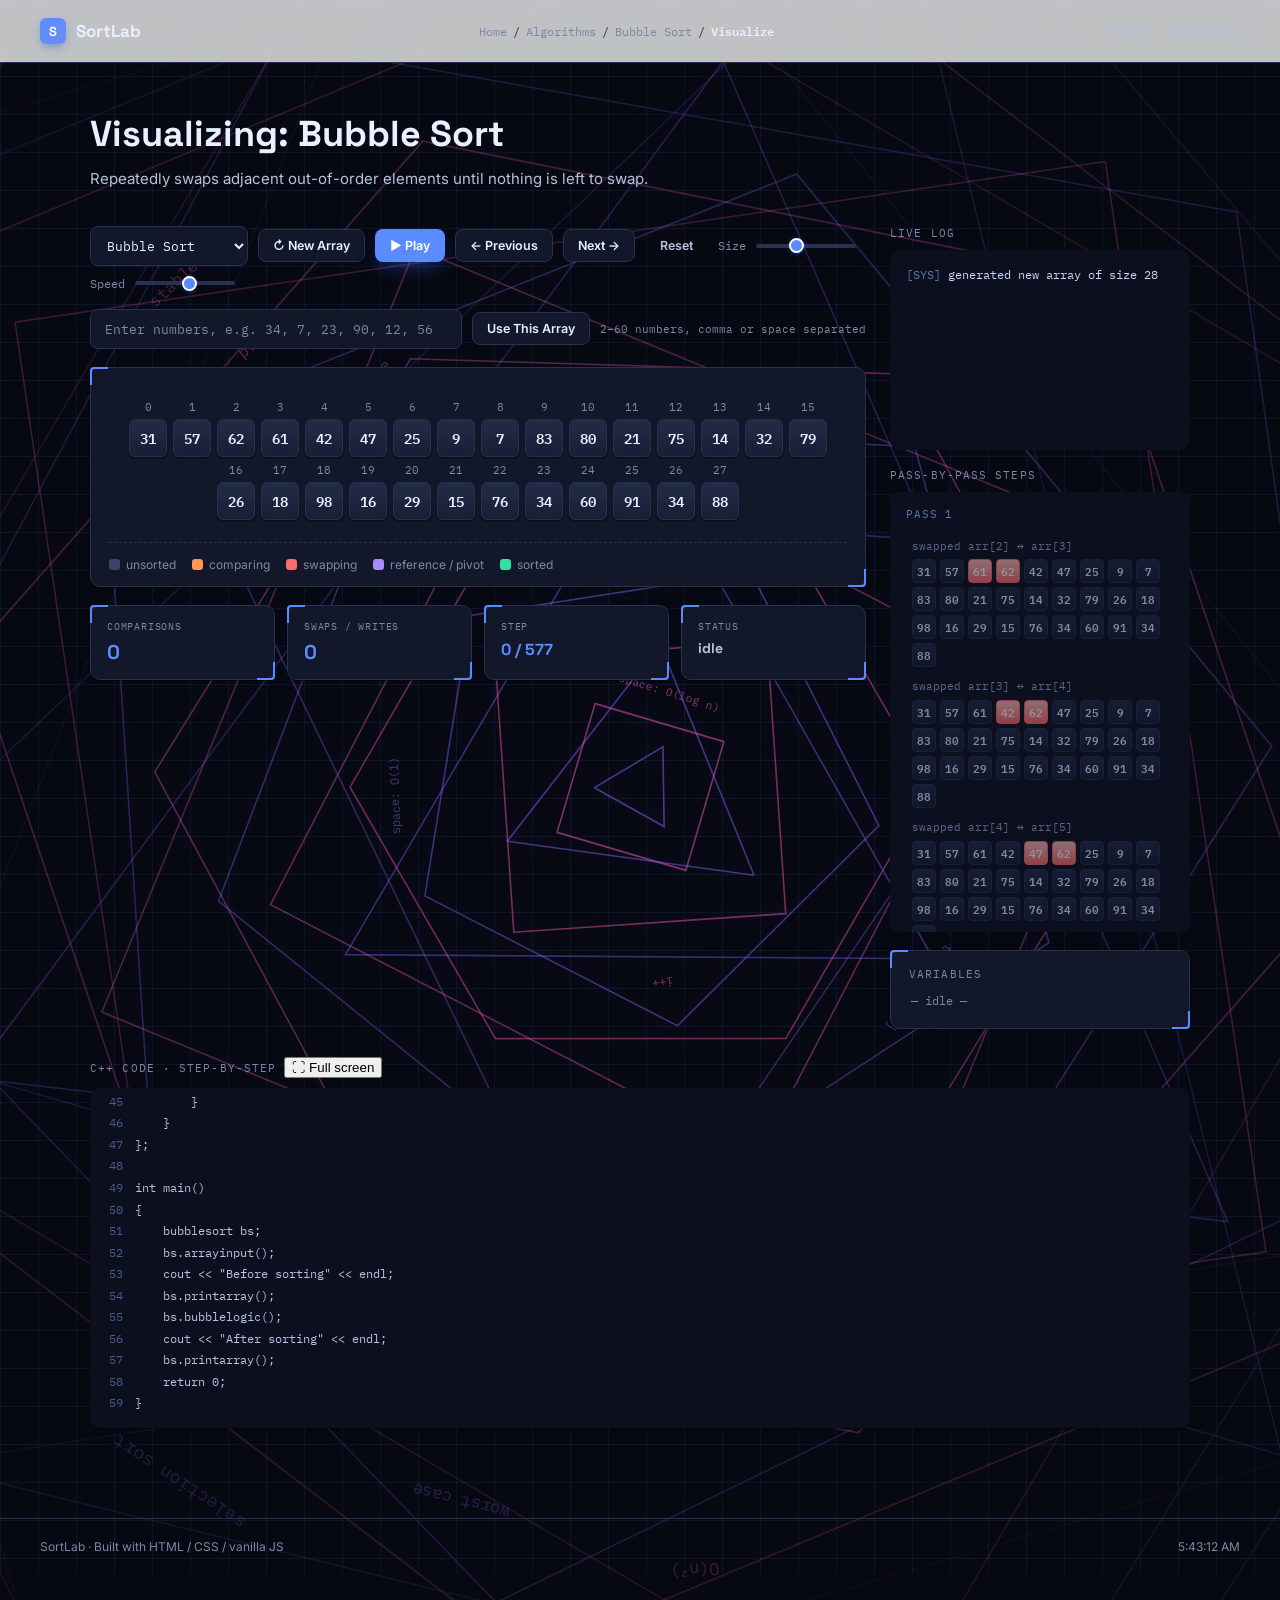
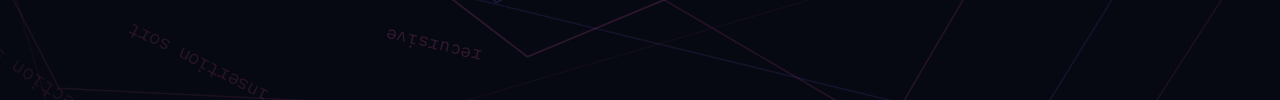
==== commit 5d0b8bee: "Add files via upload" ====
--- a/visualizer.html
+++ b/visualizer.html
@@ -62,21 +62,14 @@
           <span class="input-hint" id="inputHint">2–60 numbers, comma or space separated</span>
         </div>
 
-        <div class="viz-pass-row">
-          <div class="blueprint-panel viz-frame viz-3d">
-            <div class="array-boxes" id="arrayBoxes"></div>
-            <div class="legend">
-              <div class="legend-item"><span class="swatch" style="background:#3A4568"></span>unsorted</div>
-              <div class="legend-item"><span class="swatch" style="background:var(--amber)"></span>comparing</div>
-              <div class="legend-item"><span class="swatch" style="background:var(--red-bar)"></span>swapping</div>
-              <div class="legend-item"><span class="swatch" style="background:var(--violet-bar)"></span>reference / pivot</div>
-              <div class="legend-item"><span class="swatch" style="background:var(--green)"></span>sorted</div>
-            </div>
-          </div>
-
-          <div class="viz-pass-col">
-            <div class="section-label">Pass-by-Pass Steps</div>
-            <div class="blueprint-panel pass-log" id="passLog"></div>
+        <div class="blueprint-panel viz-frame viz-3d">
+          <div class="array-boxes" id="arrayBoxes"></div>
+          <div class="legend">
+            <div class="legend-item"><span class="swatch" style="background:#3A4568"></span>unsorted</div>
+            <div class="legend-item"><span class="swatch" style="background:var(--amber)"></span>comparing</div>
+            <div class="legend-item"><span class="swatch" style="background:var(--red-bar)"></span>swapping</div>
+            <div class="legend-item"><span class="swatch" style="background:var(--violet-bar)"></span>reference / pivot</div>
+            <div class="legend-item"><span class="swatch" style="background:var(--green)"></span>sorted</div>
           </div>
         </div>
 
@@ -107,12 +100,9 @@
           <div class="console" id="consoleLog"></div>
         </div>
 
-        <div>
-          <div class="section-label code-label-row">
-            <span>C++ Code · step-by-step</span>
-            <button class="code-expand-btn" id="codeExpandBtn" type="button">⛶ Full screen</button>
-          </div>
-          <div class="code-panel" id="codePanel"></div>
+        <div class="pass-console-wrap">
+          <div class="section-label">Pass-by-Pass Steps</div>
+          <div class="pass-console" id="passLog"></div>
         </div>
 
         <div class="blueprint-panel vars-box" id="varsBox">
@@ -121,6 +111,14 @@
         </div>
       </div>
 
+    </div>
+
+    <div class="code-section-full">
+      <div class="section-label code-label-row">
+        <span>C++ Code · step-by-step</span>
+        <button class="code-expand-btn" id="codeExpandBtn" type="button">⛶ Full screen</button>
+      </div>
+      <div class="code-panel" id="codePanel"></div>
     </div>
   </main>
 
@@ -312,7 +310,7 @@
           <div class="mini-array">${miniBoxesHtml(finalSnap)}</div>
         </div>`);
 
-      return `<div class="pass-group"><div class="pass-group-header">Pass ${gi + 1}</div><div class="pass-group-body">${rows.join('')}</div></div>`;
+      return `<div class="pass-divider">Pass ${gi + 1}</div>${rows.join('')}`;
     }).join('');
   }
 
--- a/assets/style.css
+++ b/assets/style.css
@@ -532,15 +532,6 @@
 .viz-frame{
   padding:16px 18px 14px;
 }
-.viz-pass-row{
-  display:grid;
-  grid-template-columns:1fr 1fr;
-  gap:20px;
-  align-items:stretch;
-}
-@media (max-width:760px){ .viz-pass-row{ grid-template-columns:1fr; } }
-.viz-pass-col{ display:flex; flex-direction:column; min-width:0; }
-.viz-pass-col .pass-log{ flex:1; }
 .bars{
   height:280px;
   display:flex;
@@ -612,6 +603,7 @@
 .console-line.ovw .tag{ color:#7FB2FF; }
 
 .side-stack{ display:flex; flex-direction:column; gap:18px; }
+.code-section-full{ margin-top:28px; }
 .viz-grid{
   display:grid;
   grid-template-columns:1fr 300px;
@@ -643,6 +635,56 @@
 }
 .code-panel::-webkit-scrollbar{ width:6px; }
 .code-panel::-webkit-scrollbar-thumb{ background:#33447A; border-radius:3px; }
+
+/* ---------------- full-screen code modal (hidden until .open) ---------------- */
+.code-modal-backdrop{
+  position:fixed;
+  inset:0;
+  z-index:5000;
+  display:none;
+  align-items:center;
+  justify-content:center;
+  background:rgba(2,4,10,0.78);
+  padding:24px;
+}
+.code-modal-backdrop.open{ display:flex; }
+.code-modal{
+  width:min(920px, 100%);
+  max-height:86vh;
+  background:var(--paper);
+  border:1px solid var(--line);
+  border-radius:14px;
+  box-shadow:var(--shadow-lg);
+  display:flex;
+  flex-direction:column;
+  overflow:hidden;
+}
+.code-modal-header{
+  display:flex;
+  align-items:center;
+  justify-content:space-between;
+  padding:14px 18px;
+  border-bottom:1px solid var(--line);
+  font-family:var(--font-display);
+  font-weight:600;
+  color:var(--ink);
+}
+.code-modal-close{
+  background:var(--bg-soft);
+  border:1px solid var(--line);
+  color:var(--slate);
+  border-radius:8px;
+  padding:6px 12px;
+  font-family:var(--font-mono);
+  font-size:12px;
+  cursor:pointer;
+}
+.code-modal-close:hover{ background:var(--line-soft); }
+.code-panel-large{
+  height:auto;
+  max-height:68vh;
+  margin:0 18px 18px;
+}
 .code-line{
   display:flex;
   gap:12px;
@@ -872,7 +914,6 @@
   position:relative;
   z-index:1;
   animation: pageContentIn .75s cubic-bezier(.16,1,.3,1) both;
-  transform-style:preserve-3d;
 }
 @keyframes pageContentIn{
   from{ opacity:0; transform:translateY(26px) rotateX(6deg); }
@@ -926,7 +967,12 @@
   width:100%;
   height:100%;
   display:block;
-}
+  transform:scale(1);
+  transition:transform 2.1s cubic-bezier(.3,0,.4,1);
+}
+.pt-covering .pt-canvas,
+.pt-covered .pt-canvas{ transform:scale(1.22); }
+.pt-revealing .pt-canvas{ transform:scale(1.4); }
 .pt-label{
   position:absolute;
   top:50%; left:50%;
@@ -1029,75 +1075,73 @@
   100%{ opacity:0; transform:translate(-50%,-136%) scale(.9); }
 }
 
-/* ---------------- pass-by-pass step log ---------------- */
-.pass-log{
-  max-height:260px;
+/* ---------------- pass-by-pass step log (console-style, like Live Log) ---------------- */
+.pass-console-wrap{ display:flex; flex-direction:column; min-height:0; }
+.pass-console{
+  height:440px;
   overflow-y:auto;
-  padding:10px 12px;
-  display:flex;
-  flex-direction:column;
-  gap:8px;
-}
-.pass-group{
-  border:1px solid var(--line);
-  border-radius:8px;
-  overflow:hidden;
-  background:var(--bg-soft);
-}
-.pass-group-header{
-  font-family:var(--font-mono);
-  font-size:11.5px;
-  font-weight:600;
-  letter-spacing:.02em;
-  color:var(--blue-ink);
-  background:var(--blue-dim);
-  padding:6px 10px;
-}
-.pass-group-body{ padding:4px 10px 8px; }
+  overflow-x:hidden;
+  overscroll-behavior:contain;
+  -webkit-overflow-scrolling:touch;
+  background:#0B0F1E;
+  border-radius:10px;
+  padding:14px 16px;
+  font-family:var(--font-mono);
+  font-size:12px;
+  line-height:1.7;
+  color:#C9D6F5;
+}
+.pass-console::-webkit-scrollbar{ width:6px; }
+.pass-console::-webkit-scrollbar-thumb{ background:#33447A; border-radius:3px; }
+
+.pass-divider{
+  color:#5C74AE;
+  font-size:10.5px;
+  letter-spacing:.08em;
+  text-transform:uppercase;
+  margin:16px 0 8px;
+  padding-top:10px;
+  border-top:1px dashed #232E52;
+}
+.pass-divider:first-child{ margin-top:0; padding-top:0; border-top:none; }
+
 .pass-row{
-  display:flex;
-  align-items:center;
-  gap:10px;
-  padding:5px 4px;
-  border-radius:6px;
+  padding:5px 6px;
+  border-radius:5px;
   opacity:.55;
-  transition:background .2s ease, opacity .2s ease;
-  flex-wrap:wrap;
-}
-.pass-row.done{ opacity:.82; }
+  transition:opacity .2s ease, background .2s ease;
+}
+.pass-row.done{ opacity:.85; }
 .pass-row.current{
   opacity:1;
-  background:var(--amber-dim);
+  background:rgba(255,149,82,0.14);
 }
 .pass-row-label{
-  font-family:var(--font-mono);
-  font-size:10.5px;
-  color:var(--slate-dim);
-  min-width:150px;
-  flex-shrink:0;
-}
-.pass-row-final .pass-row-label{ color:var(--green); font-weight:600; }
+  color:#9FB3E0;
+  font-size:11px;
+  margin-bottom:4px;
+}
+.pass-row-final .pass-row-label{ color:#4CD9A0; font-weight:600; }
 .pass-row-note{
-  font-family:var(--font-mono);
   font-size:11px;
   font-style:italic;
-  color:var(--slate-dim);
-  padding:4px 4px;
+  color:#7C88A6;
+  padding:4px 6px;
 }
 .mini-array{
   display:flex;
   flex-wrap:wrap;
-  gap:3px;
+  gap:4px;
 }
 .mini-box{
   display:inline-flex;
   align-items:center;
   justify-content:center;
-  min-width:22px;
-  height:22px;
-  padding:0 3px;
-  font-family:var(--font-mono);
-  font-size:10px;
+  min-width:24px;
+  height:24px;
+  padding:0 4px;
+  font-family:var(--font-mono);
+  font-size:10.5px;
   font-weight:600;
   color:var(--ink);
   background:linear-gradient(180deg, #232C48, #171E36);
